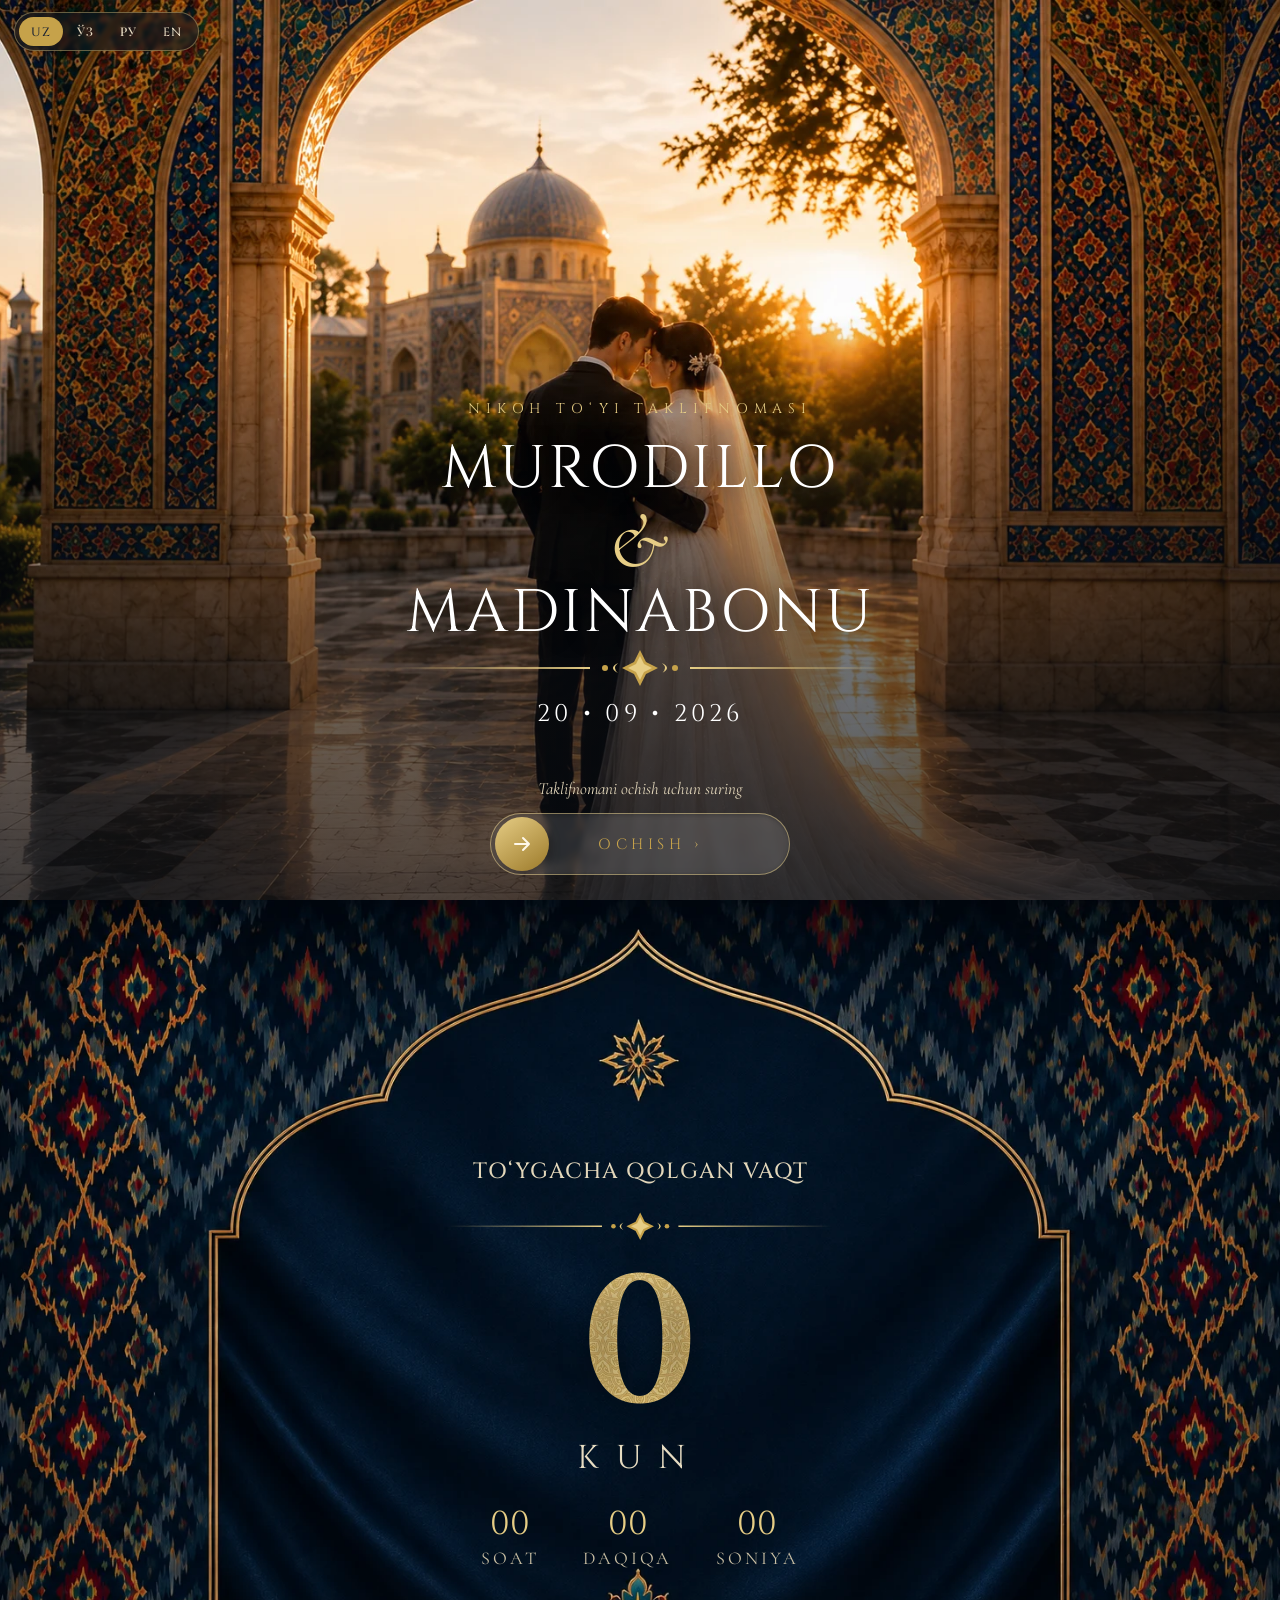
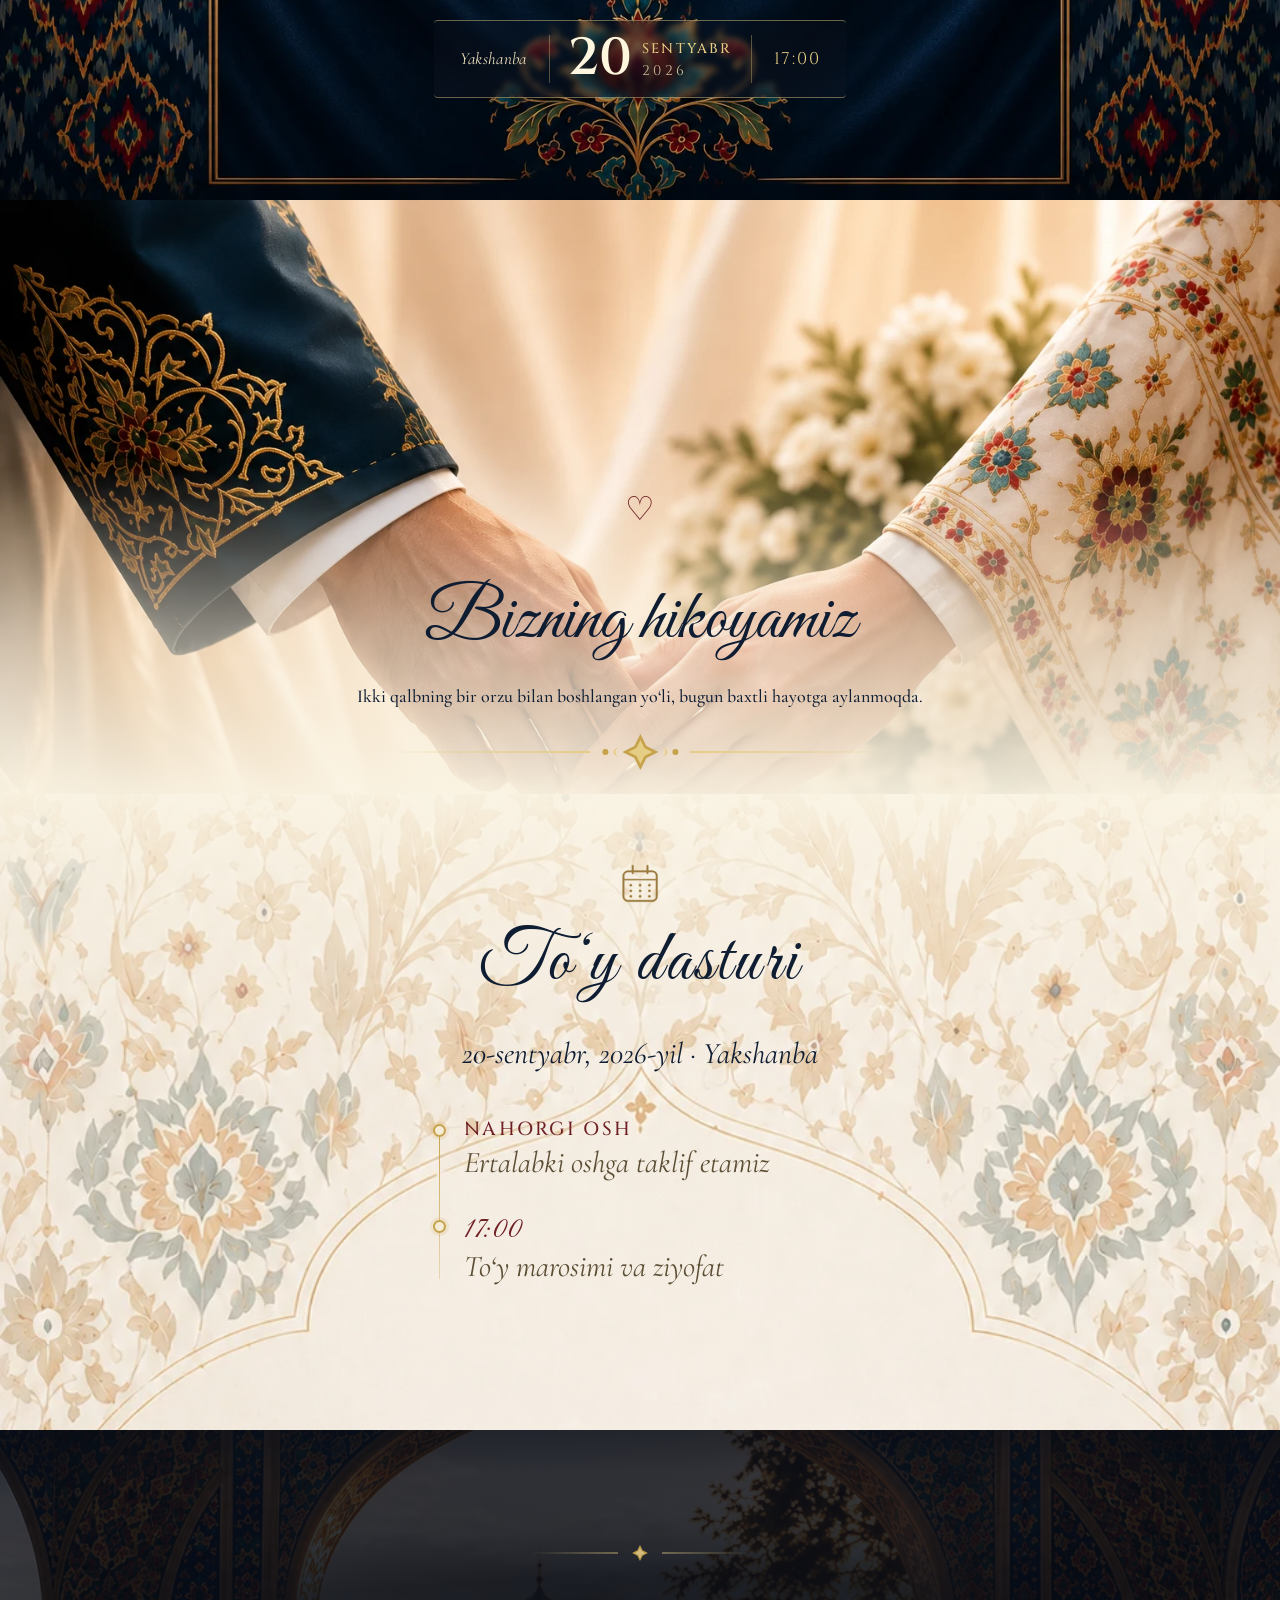
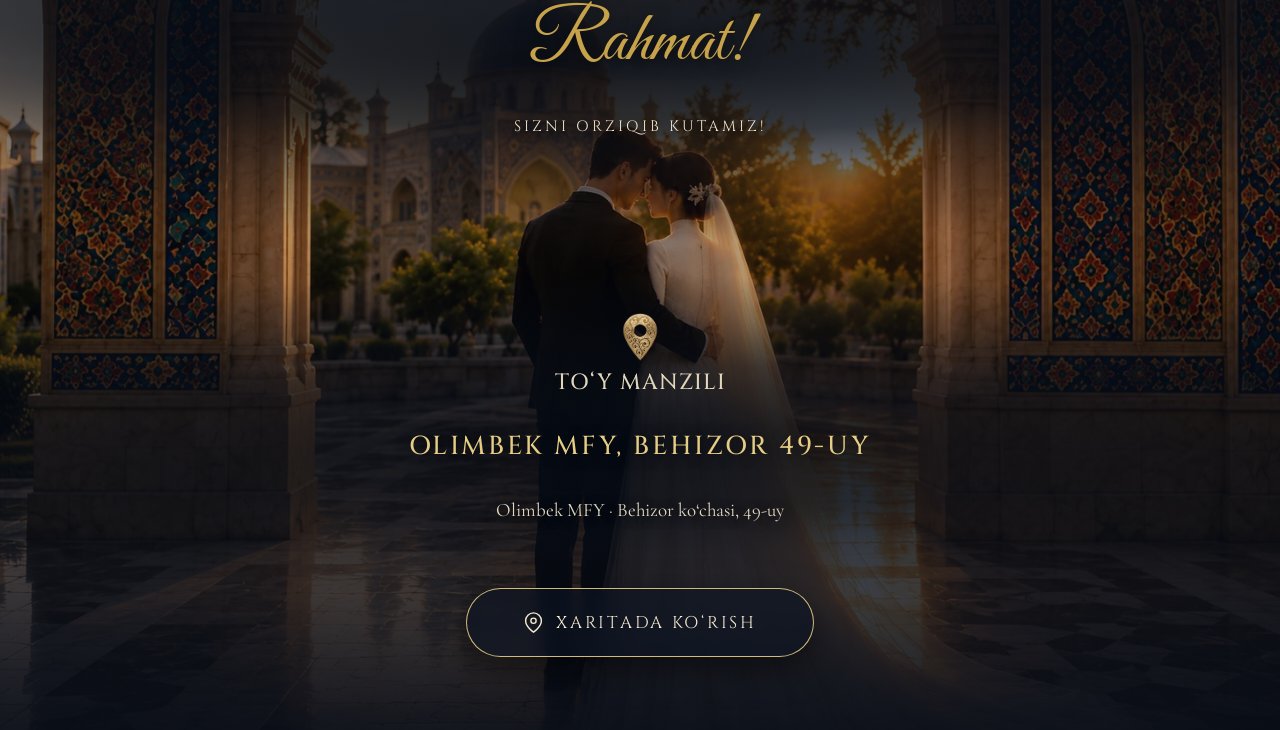
==== tabrik/index.html @ 58516c15 "Add files via upload" ====
<!DOCTYPE html>
<html lang="uz">
<head>
<meta charset="UTF-8" />
<meta name="viewport" content="width=device-width, initial-scale=1.0, viewport-fit=cover" />

<!-- Основные SEO мета-теги -->
    <meta name="description" content="Momento — цифровые приглашения для свадеб, дней рождения, юбилеев и особых событий. Уникальный дизайн, адаптивные шаблоны, поддержка 4 языков.">
    <meta name="keywords" content="цифровые приглашения, свадебные приглашения, день рождения, юбилей, онлайн приглашения">
    <meta name="author" content="Momento">
    <!-- Open Graph (Facebook, VK, Telegram и др.) -->
    <meta property="og:title" content="Murodillo & Madinabonu">
    <meta property="og:description" content="Sizning ishtirokingiz — biz uchun eng qadrli sovg‘a">
    <meta property="og:image" content="preview1.webp">
    <meta property="og:type" content="website">
    <meta property="og:url" content="https://momento.uz/">
    <meta property="og:locale" content="ru_RU"> <!-- основной язык страницы -->
    <!-- Альтернативные языки -->
    <meta property="og:locale:alternate" content="en_US">
    <meta property="og:locale:alternate" content="uz_Latn_UZ">
    <meta property="og:locale:alternate" content="uz_Cyrl_UZ">
    <!-- Twitter Card -->
    <meta name="twitter:card" content="summary_large_image">
    <meta name="twitter:title" content="Murodillo & Madinabonu">
    <meta name="twitter:description" content="Sizning ishtirokingiz — biz uchun eng qadrli sovg‘a">
    <meta name="twitter:image" content="preview1.webp">
    <meta name="twitter:site" content="@Momento">
    <meta name="twitter:creator" content="@Momento">


<title>Murodillo & Madinabonu — Taklifnoma</title>
<link rel="icon" href="favicon.png" type="image/png" />


<link rel="preconnect" href="https://fonts.googleapis.com" />
<link rel="preconnect" href="https://fonts.gstatic.com" crossorigin />
<link href="https://fonts.googleapis.com/css2?family=Cinzel:wght@400;500;600&family=Cormorant+Garamond:ital,wght@0,300;0,400;0,500;0,600;1,400;1,500&family=Playfair+Display:ital,wght@0,400;0,500;0,600;1,400&family=EB+Garamond:ital,wght@0,400;0,500;1,400&family=Great+Vibes&family=Amiri:wght@400;700&display=swap" rel="stylesheet" />
<link rel="stylesheet" href="./style4.css" />

</head>
<body data-lang="uz">

<main id="deck">

  <!-- 02 WELCOME -->
  <section class="card media light" id="welcome">
    <picture class="bg"><source media="(min-width:900px)" srcset="img/2a.webp" /><img src="img/2.webp" alt="" /></picture>
    <div class="inner">
      <div class="script reveal" data-i="welcomeTitle"></div>
      
      <svg width="80%" height="40" viewBox="0 0 500 40" fill="none" xmlns="http://www.w3.org/2000/svg">
        <!-- Градиенты для плавно исчезающих боковых линий -->
        <defs>
          <linearGradient id="line-left1" x1="200" y1="0" x2="0" y2="0" gradientUnits="userSpaceOnUse">
            <stop offset="0%" stop-color="#e6cd85" />
            <stop offset="100%" stop-color="#e6cd85" stop-opacity="0" />
          </linearGradient>
          <linearGradient id="line-right1" x1="300" y1="0" x2="500" y2="0" gradientUnits="userSpaceOnUse">
            <stop offset="0%" stop-color="#e6cd85" />
            <stop offset="100%" stop-color="#e6cd85" stop-opacity="0" />
          </linearGradient>
        </defs>
      
        <!-- Левая и правая линии -->
        <line x1="0" y1="20" x2="200" y2="20" stroke="url(#line-left1)" stroke-width="2"/>
        <line x1="300" y1="20" x2="500" y2="20" stroke="url(#line-right1)" stroke-width="2"/>
      
        <!-- Центральный узор (координаты сдвинуты в центр) -->
        <g transform="translate(200, 0)">
          <!-- Левый элемент -->
          <path d="M 28,15 Q 18,20 28,25 Q 22,20 28,15 Z" fill="#e6cd85"/>
          <circle cx="15" cy="20" r="3" fill="#c6a24a"/>
      
          <!-- Центр -->  
          <path d="M 50,2 L 56,14 L 68,20 L 56,26 L 50,38 L 44,26 L 32,20 L 44,14 Z" fill="#c6a24a"/>
          <path d="M 50,8 L 54,16 L 62,20 L 54,24 L 50,32 L 46,24 L 38,20 L 46,16 Z" fill="#e6cd85"/>
      
          <!-- Правый элемент -->
          <path d="M 72,15 Q 82,20 72,25 Q 78,20 72,15 Z" fill="#e6cd85"/>
          <circle cx="85" cy="20" r="3" fill="#c6a24a"/>
        </g>
      </svg>

      <p class="body reveal d2" data-i="welcomeBody"></p>

      <svg width="80%" height="40" viewBox="0 0 500 40" fill="none" xmlns="http://www.w3.org/2000/svg">
        <!-- Градиенты для плавно исчезающих боковых линий -->
        <defs>
          <linearGradient id="line-left2" x1="200" y1="0" x2="0" y2="0" gradientUnits="userSpaceOnUse">
            <stop offset="0%" stop-color="#e6cd85" />
            <stop offset="100%" stop-color="#e6cd85" stop-opacity="0" />
          </linearGradient>
          <linearGradient id="line-right2" x1="300" y1="0" x2="500" y2="0" gradientUnits="userSpaceOnUse">
            <stop offset="0%" stop-color="#e6cd85" />
            <stop offset="100%" stop-color="#e6cd85" stop-opacity="0" />
          </linearGradient>
        </defs>
      
        <!-- Левая и правая линии -->
        <line x1="0" y1="20" x2="200" y2="20" stroke="url(#line-left2)" stroke-width="2"/>
        <line x1="300" y1="20" x2="500" y2="20" stroke="url(#line-right2)" stroke-width="2"/>
      
        <!-- Центральный узор (координаты сдвинуты в центр) -->
        <g transform="translate(200, 0)">
          <!-- Левый элемент -->
          <path d="M 28,15 Q 18,20 28,25 Q 22,20 28,15 Z" fill="#e6cd85"/>
          <circle cx="15" cy="20" r="3" fill="#c6a24a"/>
      
          <!-- Центр -->  
          <path d="M 50,2 L 56,14 L 68,20 L 56,26 L 50,38 L 44,26 L 32,20 L 44,14 Z" fill="#c6a24a"/>
          <path d="M 50,8 L 54,16 L 62,20 L 54,24 L 50,32 L 46,24 L 38,20 L 46,16 Z" fill="#e6cd85"/>
      
          <!-- Правый элемент -->
          <path d="M 72,15 Q 82,20 72,25 Q 78,20 72,15 Z" fill="#e6cd85"/>
          <circle cx="85" cy="20" r="3" fill="#c6a24a"/>
        </g>
      </svg>

      <img class="welcome-logo reveal d3" src="img/toy_logo.png" alt="Murodillo &amp; Madinabonu" width="471" height="405" />


      
    </div>
    <img src="img/2st.webp" alt="левый" class="flower-overlay">
    <img src="img/2st.webp" alt="левый" class="flower-overlay1">

  

  <!-- Premium Scroll Indicator -->
<!-- Premium Scroll Indicator -->
<div class="luxury-scroll" aria-label="Scroll down">
  <div class="luxury-scroll__core">
    <span class="luxury-scroll__line"></span>

    <svg class="luxury-scroll__arrow" viewBox="0 0 24 24">
      <path d="M6 9.5L12 15.5L18 9.5"/>
    </svg>
  </div>
</div>

  </section>

   <!-- 03 COUNTDOWN -->
   <section class="card media dark" id="count">
    <picture class="bg"><source media="(min-width:900px)" srcset="img/3a.webp" /><img src="img/3.webp" alt="" /></picture>
    <div class="inner">
      <div class="eyebrow gold reveal eyebrow123" data-i="countTitle"></div>

      <svg width="80%" height="40" viewBox="0 0 500 40" fill="none" xmlns="http://www.w3.org/2000/svg">
        <!-- Градиенты для плавно исчезающих боковых линий -->
        <defs>
          <linearGradient id="line-left3" x1="200" y1="0" x2="0" y2="0" gradientUnits="userSpaceOnUse">
            <stop offset="0%" stop-color="#e6cd85" />
            <stop offset="100%" stop-color="#e6cd85" stop-opacity="0" />
          </linearGradient>
          <linearGradient id="line-right3" x1="300" y1="0" x2="500" y2="0" gradientUnits="userSpaceOnUse">
            <stop offset="0%" stop-color="#e6cd85" />
            <stop offset="100%" stop-color="#e6cd85" stop-opacity="0" />
          </linearGradient>
        </defs>
      
        <!-- Левая и правая линии -->
        <line x1="0" y1="20" x2="200" y2="20" stroke="url(#line-left3)" stroke-width="2"/>
        <line x1="300" y1="20" x2="500" y2="20" stroke="url(#line-right3)" stroke-width="2"/>
      
        <!-- Центральный узор (координаты сдвинуты в центр) -->
        <g transform="translate(200, 0)">
          <!-- Левый элемент -->
          <path d="M 28,15 Q 18,20 28,25 Q 22,20 28,15 Z" fill="#e6cd85"/>
          <circle cx="15" cy="20" r="3" fill="#c6a24a"/>
      
          <!-- Центр -->  
          <path d="M 50,2 L 56,14 L 68,20 L 56,26 L 50,38 L 44,26 L 32,20 L 44,14 Z" fill="#c6a24a"/>
          <path d="M 50,8 L 54,16 L 62,20 L 54,24 L 50,32 L 46,24 L 38,20 L 46,16 Z" fill="#e6cd85"/>
      
          <!-- Правый элемент -->
          <path d="M 72,15 Q 82,20 72,25 Q 78,20 72,15 Z" fill="#e6cd85"/>
          <circle cx="85" cy="20" r="3" fill="#c6a24a"/>
        </g>
      </svg>

      <div class="cd-big reveal d1"><span id="cdDays">00</span><small data-i="cDaysBig"></small></div>
      <div class="cd-small reveal d2">
        <div class="tcell"><span class="tnum" id="hh">00</span><small class="tlbl" data-i="cHours"></small></div>
        <div class="tcell"><span class="tnum" id="mm">00</span><small class="tlbl" data-i="cMins"></small></div>
        <div class="tcell"><span class="tnum" id="ss">00</span><small class="tlbl" data-i="cSecs"></small></div>
      </div>

      <!-- date plate -->
      <div class="datecard reveal d3">
        <div class="dc-side">
          <span class="dc-dow" data-i="dDow"></span>
        </div>
        <div class="dc-core">
          <span class="dc-day">20</span>
          <span class="dc-mo"><b data-i="dMonth"></b><i>2026</i></span>
        </div>
        <div class="dc-side">
          <span class="dc-time">17:00</span>
        </div>
      </div>
    </div>
  </section>

  <!-- 04 OUR STORY + 05 PROGRAM (birlashtirilgan) -->
  <section class="card duo" id="storyprog">

    <!-- yuqori: bizning hikoyamiz -->
    <div class="duo-top">
      <picture class="bg"><source media="(min-width:900px)" srcset="img/4a.webp" /><img src="img/4.webp" alt="" /></picture>
      <div class="scrim-bottom light-scrim"></div>
      <div class="duo-top-inner">
      <div class="heart reveal d3">♡</div>
      <div class="script reveal script123" data-i="storyTitle"></div>

      <p class="body reveal d2" data-i="storyBody"></p>
      <svg width="80%" height="40" viewBox="0 0 500 40" fill="none" xmlns="http://www.w3.org/2000/svg">
        <!-- Градиенты для плавно исчезающих боковых линий -->
        <defs>
          <linearGradient id="line-left4" x1="200" y1="0" x2="0" y2="0" gradientUnits="userSpaceOnUse">
            <stop offset="0%" stop-color="#e6cd85" />
            <stop offset="100%" stop-color="#e6cd85" stop-opacity="0" />
          </linearGradient>
          <linearGradient id="line-right4" x1="300" y1="0" x2="500" y2="0" gradientUnits="userSpaceOnUse">
            <stop offset="0%" stop-color="#e6cd85" />
            <stop offset="100%" stop-color="#e6cd85" stop-opacity="0" />
          </linearGradient>
        </defs>
      
        <!-- Левая и правая линии -->
        <line x1="0" y1="20" x2="200" y2="20" stroke="url(#line-left4)" stroke-width="2"/>
        <line x1="300" y1="20" x2="500" y2="20" stroke="url(#line-right4)" stroke-width="2"/>
      
        <!-- Центральный узор (координаты сдвинуты в центр) -->
        <g transform="translate(200, 0)">
          <!-- Левый элемент -->
          <path d="M 28,15 Q 18,20 28,25 Q 22,20 28,15 Z" fill="#e6cd85"/>
          <circle cx="15" cy="20" r="3" fill="#c6a24a"/>
      
          <!-- Центр -->  
          <path d="M 50,2 L 56,14 L 68,20 L 56,26 L 50,38 L 44,26 L 32,20 L 44,14 Z" fill="#c6a24a"/>
          <path d="M 50,8 L 54,16 L 62,20 L 54,24 L 50,32 L 46,24 L 38,20 L 46,16 Z" fill="#e6cd85"/>
      
          <!-- Правый элемент -->
          <path d="M 72,15 Q 82,20 72,25 Q 78,20 72,15 Z" fill="#e6cd85"/>
          <circle cx="85" cy="20" r="3" fill="#c6a24a"/>
        </g>
      </svg>

      </div>
    </div>

    <!-- pastki: to'y dasturi -->
    <div class="duo-bot">
      <div class="duo-bot-inner">
        <img src="img/time1.webp" alt="" class="card-icon">
        <div class="eyebrow gold-d reveal" data-i="progTitle"></div>
        <div class="prog-date reveal d1" id="progDate"></div>
        <div class="timeline reveal d2">
          <div class="tline"></div>
          <div class="titem"><span class="tdot"></span><div class="ttime ttime-txt" data-i="oshTitle"></div><div class="tdesc" data-i="oshDesc"></div></div>
          <div class="titem"><span class="tdot"></span><div class="ttime">17:00</div><div class="tdesc" data-i="toyDesc"></div></div>
        </div>
      </div>
      <img src="img/5niz.webp" alt="" class="flower-overlay2">
    </div>

  </section>

  <!-- 06 VENUE + THANKS (birlashtirilgan finale) -->

  <!-- GALLERY + MAP
  <section class="card content dark2" id="gallery">
    <div class="content-inner">
      <div class="eyebrow gold reveal" data-i="galleryTitle"></div>
      <div class="rule reveal d1"></div>
      <div class="gwrap reveal d2">
        <img src="wed1.webp" alt="Olimbek MFY, Behizor 49-uy" loading="lazy" />
        <img src="wed2.webp" alt="Olimbek MFY, Behizor 49-uy" loading="lazy" />
      </div>
      <div class="mapframe reveal d3">
        <iframe title="map" loading="lazy" referrerpolicy="strict-origin-when-cross-origin" allowfullscreen
          src="https://www.google.com/maps/embed?pb=!1m18!1m12!1m3!1d27379.59285068015!2d71.74384502614393!3d40.36547443864566!2m3!1f0!2f0!3f0!3m2!1i1024!2i768!4f13.1!3m3!1m2!1s0x38bb85c89313ba15%3A0x429b3ae9b7217227!2sAfrosiyob!5e0!3m2!1sen!2s!4v1784614789034!5m2!1sen!2s"></iframe>
      </div>
    </div>
  </section> -->

  

   <!-- 07 table -->
   <section class="card content light2 light5" id="rsvp1">
    
    <div class="content-inner">
      

      <div class="guest-block">
        <div class="eyebrow gold-d" data-i="gTitle"></div>
        <div class="gstats">
          <div class="gstat"><div class="n" id="gTotal">0</div><div class="l" data-i="gTotal"></div></div>
          <div class="gstat ok"><div class="n" id="gOk">0</div><div class="l" data-i="gOk"></div></div>
          <div class="gstat no"><div class="n" id="gNo">0</div><div class="l" data-i="gNo"></div></div>
        </div>
        <div class="gtable-wrap">
          <table class="gtable"><thead id="gTableHead"></thead><tbody id="gTableBody"></tbody></table>
        </div>
      </div>
    </div>

    

  </section>

  <!-- 08 FINALE — manzil + rahmat -->
  <section class="card media dark" id="finale">
    <picture class="bg"><source media="(min-width:900px)" srcset="img/1a.webp" /><img src="img/1.webp" alt="" /></picture>
    <div class="fin-scrim"></div>

    <div class="fin-inner">

      <!-- rahmat -->
      <div class="fin-thanks">
        <svg class="fin-orn" width="220" height="26" viewBox="0 0 500 40" fill="none" xmlns="http://www.w3.org/2000/svg">
          <defs>
            <linearGradient id="line-left6" x1="200" y1="0" x2="0" y2="0" gradientUnits="userSpaceOnUse">
              <stop offset="0%" stop-color="#e6cd85" /><stop offset="100%" stop-color="#e6cd85" stop-opacity="0" />
            </linearGradient>
            <linearGradient id="line-right6" x1="300" y1="0" x2="500" y2="0" gradientUnits="userSpaceOnUse">
              <stop offset="0%" stop-color="#e6cd85" /><stop offset="100%" stop-color="#e6cd85" stop-opacity="0" />
            </linearGradient>
          </defs>
          <line x1="0" y1="20" x2="200" y2="20" stroke="url(#line-left6)" stroke-width="2"/>
          <line x1="300" y1="20" x2="500" y2="20" stroke="url(#line-right6)" stroke-width="2"/>
          <g transform="translate(200, 0)">
            <path d="M 50,2 L 56,14 L 68,20 L 56,26 L 50,38 L 44,26 L 32,20 L 44,14 Z" fill="#c6a24a"/>
            <path d="M 50,8 L 54,16 L 62,20 L 54,24 L 50,32 L 46,24 L 38,20 L 46,16 Z" fill="#e6cd85"/>
          </g>
        </svg>

        <div class="script light-script reveal rsvp112" data-i="thankTitle"></div>
        <div class="thank-sub reveal d2" data-i="thankSub"></div>
      </div>

      <!-- manzil -->
      <div class="fin-venue">
        <img src="img/location.webp" alt="" class="card-icon">
        <div class="eyebrow gold eyebrow123 reveal" data-i="venueTitle"></div>
        <div class="vname reveal d1">Olimbek MFY, Behizor 49-uy</div>
        <div class="vaddr reveal d2"><span data-i="venueCity"></span> · <span data-i="venueStreet"></span></div>
      </div>

      <!-- xaritada ko'rish -->
      <div class="fin-cta">
        <a class="btn btn-map reveal d3" target="_blank" rel="noopener"
           href="https://www.google.com/maps/search/?api=1&amp;query=40.843750%2C71.942689">
          <svg viewBox="0 0 24 24"><path d="M21 10c0 7-9 13-9 13s-9-6-9-13a9 9 0 0 1 18 0z"/><circle cx="12" cy="10" r="3"/></svg>
          <span data-i="mapBtn"></span>
        </a>
      </div>

    </div>
  </section>

</main>

<!-- ======= INTRO / LOCK = COVER ======= -->
<div id="lock">
  <picture class="lock-bg"><source media="(min-width:900px)" srcset="img/1a.webp" /><img src="img/1.webp" alt="" /></picture>
  <div class="lock-scrim"></div>
  <div class="lock-content">
    <div class="lock-eyebrow" data-i="coverEyebrow"></div>
    <div class="lock-names">Murodillo<span class="amp">&amp;</span>Madinabonu</div>
    

<svg width="80%" height="40" viewBox="0 0 500 40" fill="none" xmlns="http://www.w3.org/2000/svg">
  <!-- Градиенты для плавно исчезающих боковых линий -->
  <defs>
    <linearGradient id="line-left5" x1="200" y1="0" x2="0" y2="0" gradientUnits="userSpaceOnUse">
      <stop offset="0%" stop-color="#e6cd85" />
      <stop offset="100%" stop-color="#e6cd85" stop-opacity="0" />
    </linearGradient>
    <linearGradient id="line-right5" x1="300" y1="0" x2="500" y2="0" gradientUnits="userSpaceOnUse">
      <stop offset="0%" stop-color="#e6cd85" />
      <stop offset="100%" stop-color="#e6cd85" stop-opacity="0" />
    </linearGradient>
  </defs>

  <!-- Левая и правая линии -->
  <line x1="0" y1="20" x2="200" y2="20" stroke="url(#line-left5)" stroke-width="2"/>
  <line x1="300" y1="20" x2="500" y2="20" stroke="url(#line-right5)" stroke-width="2"/>

  <!-- Центральный узор (координаты сдвинуты в центр) -->
  <g transform="translate(200, 0)">
    <!-- Левый элемент -->
    <path d="M 28,15 Q 18,20 28,25 Q 22,20 28,15 Z" fill="#e6cd85"/>
    <circle cx="15" cy="20" r="3" fill="#c6a24a"/>

    <!-- Центр -->  
    <path d="M 50,2 L 56,14 L 68,20 L 56,26 L 50,38 L 44,26 L 32,20 L 44,14 Z" fill="#c6a24a"/>
    <path d="M 50,8 L 54,16 L 62,20 L 54,24 L 50,32 L 46,24 L 38,20 L 46,16 Z" fill="#e6cd85"/>

    <!-- Правый элемент -->
    <path d="M 72,15 Q 82,20 72,25 Q 78,20 72,15 Z" fill="#e6cd85"/>
    <circle cx="85" cy="20" r="3" fill="#c6a24a"/>
  </g>
</svg>
    <div class="lock-date">20 • 09 • 2026</div>
    <div class="lock-bottom">
      <div class="lock-hint" data-i="lockHint"></div>
      <div class="slider" id="slider">
        <div class="knob" id="knob">
          <svg viewBox="0 0 24 24"><path d="M5 12h14M13 6l6 6-6 6" fill="none" stroke="#fff8ea" stroke-width="2" stroke-linecap="round" stroke-linejoin="round"/></svg>
        </div>
        <div class="slide-text" data-i="openText"></div>
      </div>
    </div>
  </div>
</div>

<!-- ======= TOP BAR ======= -->
<div id="topbar">
  <div id="langbar">
    <button data-set="uz" class="active">UZ</button>
    <button data-set="uzc">ЎЗ</button>
    <button data-set="ru">РУ</button>
    <button data-set="en">EN</button>
  </div>
  <button id="statsBtn" aria-label="guests" title="Mehmonlar" style="display: none;">
    <svg viewBox="0 0 24 24"><rect x="4" y="12" width="3.4" height="8" rx="1"/><rect x="10.3" y="7" width="3.4" height="13" rx="1"/><rect x="16.6" y="3" width="3.4" height="17" rx="1"/></svg>
  </button>
</div>

<button id="music" class="paused" aria-label="music">
  <svg viewBox="0 0 24 24">
    <rect class="bar b1" x="4" y="8" width="3" height="8" rx="1.5"/>
    <rect class="bar b2" x="10" y="8" width="3" height="8" rx="1.5"/>
    <rect class="bar b3" x="16" y="8" width="3" height="8" rx="1.5"/>
  </svg>
</button>
<audio id="audio" src="music/shaxriyormenisev1.mp3" loop preload="auto"></audio>

<script src="script7.js"></script>
</body>
</html>
---- tabrik/style4.css ----
@import "main2.css";
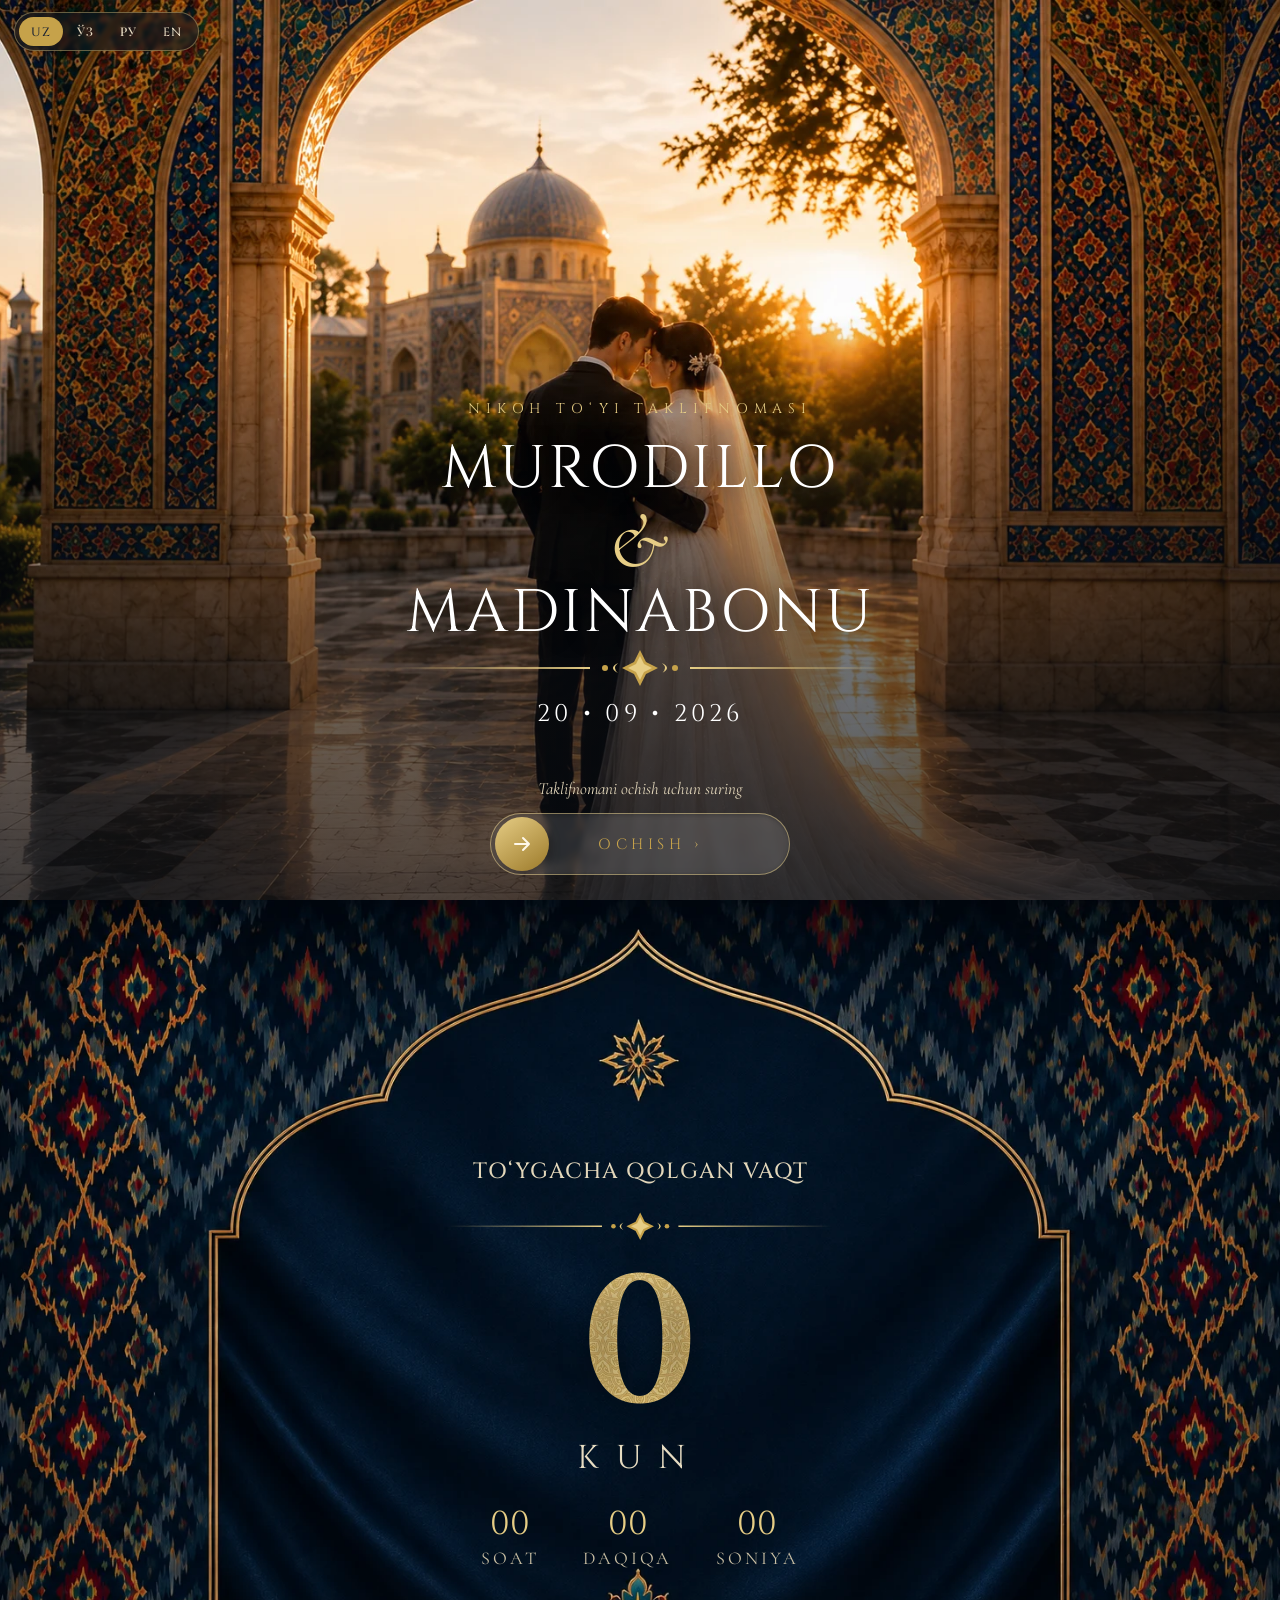
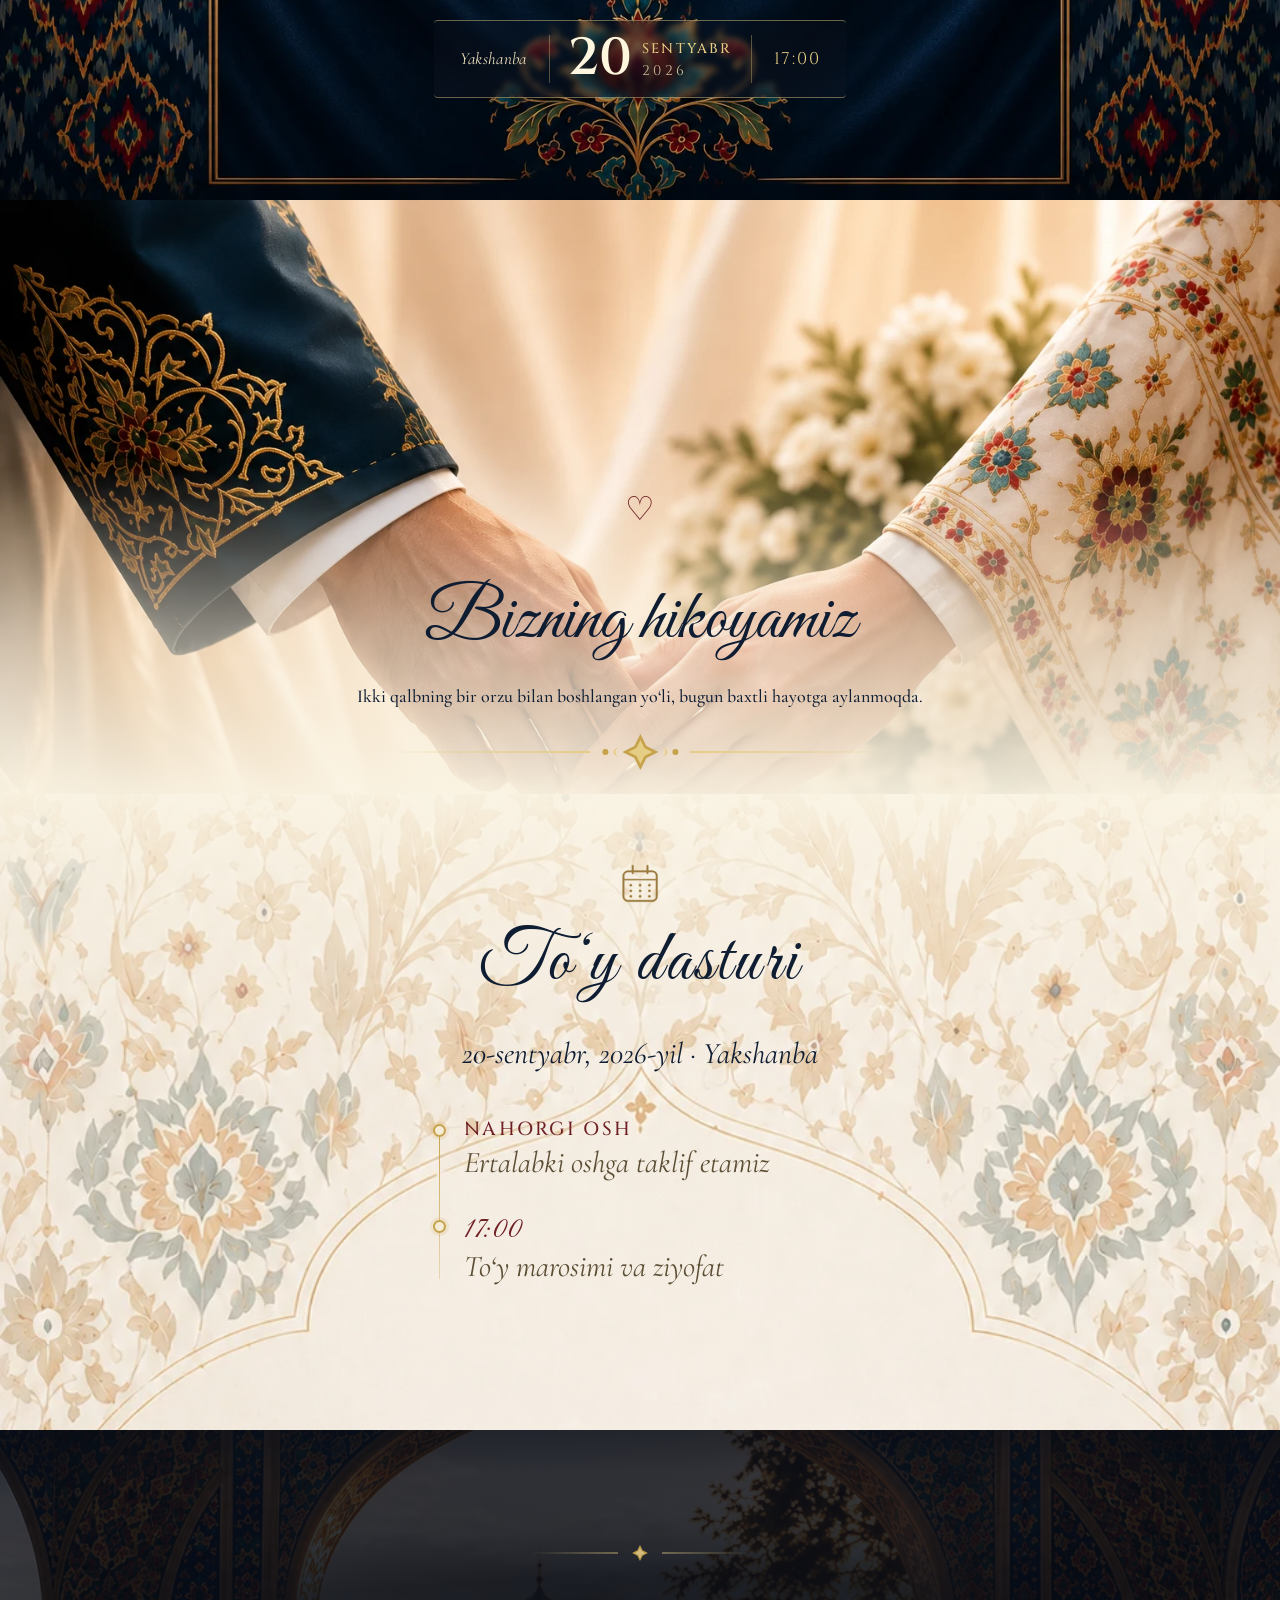
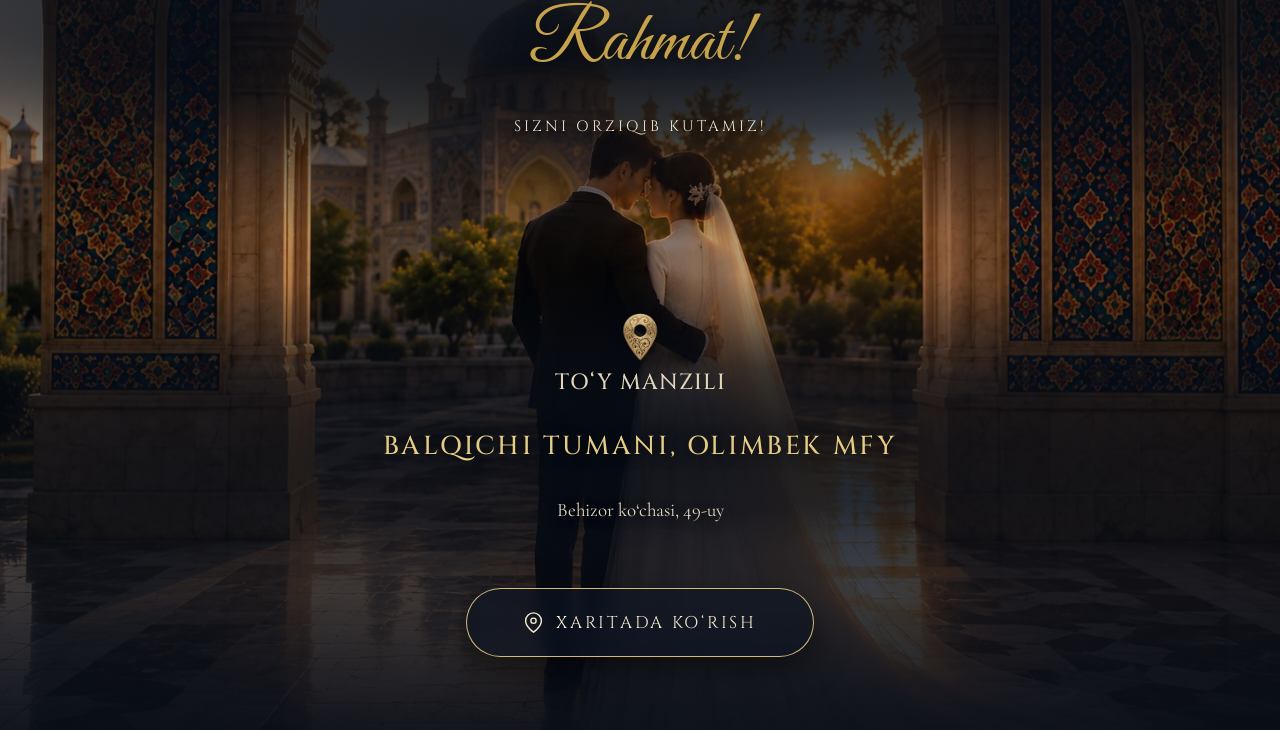
==== commit cff3b594: "tabrik: manzilga Balqichi tumani qo'shildi - Sarlavha: "Olimbek MFY, Behizor 49-uy" -> "Balqichi tum" ====
--- a/tabrik/index.html
+++ b/tabrik/index.html
@@ -4,29 +4,31 @@
 <meta charset="UTF-8" />
 <meta name="viewport" content="width=device-width, initial-scale=1.0, viewport-fit=cover" />
 
-<!-- Основные SEO мета-теги -->
-    <meta name="description" content="Momento — цифровые приглашения для свадеб, дней рождения, юбилеев и особых событий. Уникальный дизайн, адаптивные шаблоны, поддержка 4 языков.">
-    <meta name="keywords" content="цифровые приглашения, свадебные приглашения, день рождения, юбилей, онлайн приглашения">
-    <meta name="author" content="Momento">
-    <!-- Open Graph (Facebook, VK, Telegram и др.) -->
-    <meta property="og:title" content="Murodillo & Madinabonu">
-    <meta property="og:description" content="Sizning ishtirokingiz — biz uchun eng qadrli sovg‘a">
-    <meta property="og:image" content="preview1.webp">
-    <meta property="og:type" content="website">
-    <meta property="og:url" content="https://momento.uz/">
-    <meta property="og:locale" content="ru_RU"> <!-- основной язык страницы -->
-    <!-- Альтернативные языки -->
-    <meta property="og:locale:alternate" content="en_US">
-    <meta property="og:locale:alternate" content="uz_Latn_UZ">
-    <meta property="og:locale:alternate" content="uz_Cyrl_UZ">
-    <!-- Twitter Card -->
-    <meta name="twitter:card" content="summary_large_image">
-    <meta name="twitter:title" content="Murodillo & Madinabonu">
-    <meta name="twitter:description" content="Sizning ishtirokingiz — biz uchun eng qadrli sovg‘a">
-    <meta name="twitter:image" content="preview1.webp">
-    <meta name="twitter:site" content="@Momento">
-    <meta name="twitter:creator" content="@Momento">
-
+<!-- ===== SEO ===== -->
+<meta name="description" content="Murodillo va Madinabonuning to‘y marosimiga taklifnoma — 20-sentyabr, 2026-yil, soat 17:00. Balqichi tumani, Olimbek MFY, Behizor ko‘chasi, 49-uy." />
+<meta name="keywords" content="taklifnoma, to‘y taklifnomasi, Murodillo, Madinabonu, nikoh to‘yi, onlayn taklifnoma" />
+<meta name="theme-color" content="#0f1d33" />
+
+<!-- ===== Open Graph (Telegram, Facebook, WhatsApp) ===== -->
+<meta property="og:type" content="website" />
+<meta property="og:site_name" content="Murodillo &amp; Madinabonu" />
+<meta property="og:title" content="Murodillo &amp; Madinabonu — Taklifnoma" />
+<meta property="og:description" content="Sizni farzandlarimizning to‘y marosimiga taklif etamiz — 20-sentyabr, 2026-yil, soat 17:00. Balqichi tumani, Olimbek MFY, Behizor ko‘chasi, 49-uy." />
+<meta property="og:image" content="https://raw.githubusercontent.com/boburov/taklifnoma/main/tabrik/og-cover.jpg" />
+<meta property="og:image:secure_url" content="https://raw.githubusercontent.com/boburov/taklifnoma/main/tabrik/og-cover.jpg" />
+<meta property="og:image:type" content="image/jpeg" />
+<meta property="og:image:width" content="1200" />
+<meta property="og:image:height" content="630" />
+<meta property="og:image:alt" content="Murodillo &amp; Madinabonu — 20.09.2026" />
+<meta property="og:locale" content="uz_UZ" />
+<meta property="og:locale:alternate" content="ru_RU" />
+<meta property="og:locale:alternate" content="en_US" />
+
+<!-- ===== Twitter ===== -->
+<meta name="twitter:card" content="summary_large_image" />
+<meta name="twitter:title" content="Murodillo &amp; Madinabonu — Taklifnoma" />
+<meta name="twitter:description" content="Sizni farzandlarimizning to‘y marosimiga taklif etamiz — 20-sentyabr, 2026-yil, soat 17:00." />
+<meta name="twitter:image" content="https://raw.githubusercontent.com/boburov/taklifnoma/main/tabrik/og-cover.jpg" />
 
 <title>Murodillo & Madinabonu — Taklifnoma</title>
 <link rel="icon" href="favicon.png" type="image/png" />
@@ -344,8 +346,8 @@
       <div class="fin-venue">
         <img src="img/location.webp" alt="" class="card-icon">
         <div class="eyebrow gold eyebrow123 reveal" data-i="venueTitle"></div>
-        <div class="vname reveal d1">Olimbek MFY, Behizor 49-uy</div>
-        <div class="vaddr reveal d2"><span data-i="venueCity"></span> · <span data-i="venueStreet"></span></div>
+        <div class="vname reveal d1">Balqichi tumani, Olimbek MFY</div>
+        <div class="vaddr reveal d2"><span data-i="venueStreet"></span></div>
       </div>
 
       <!-- xaritada ko'rish -->
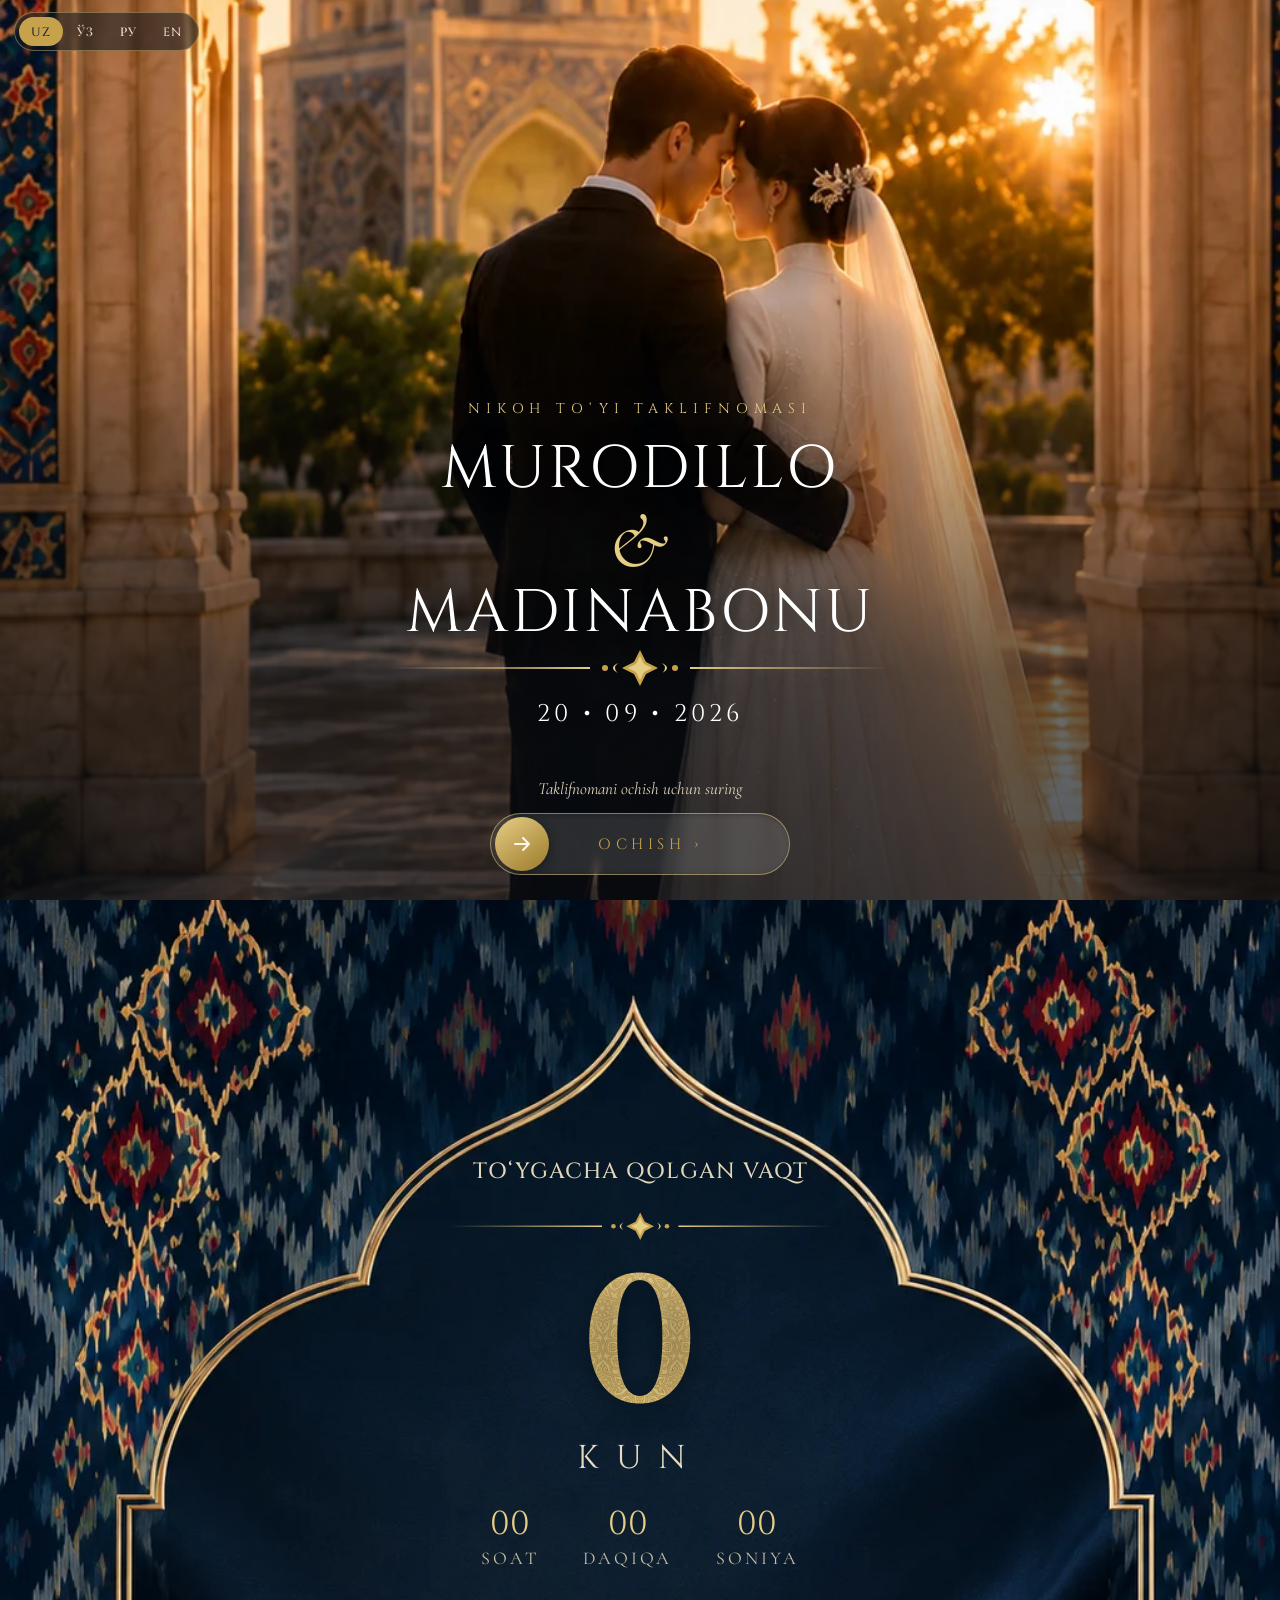
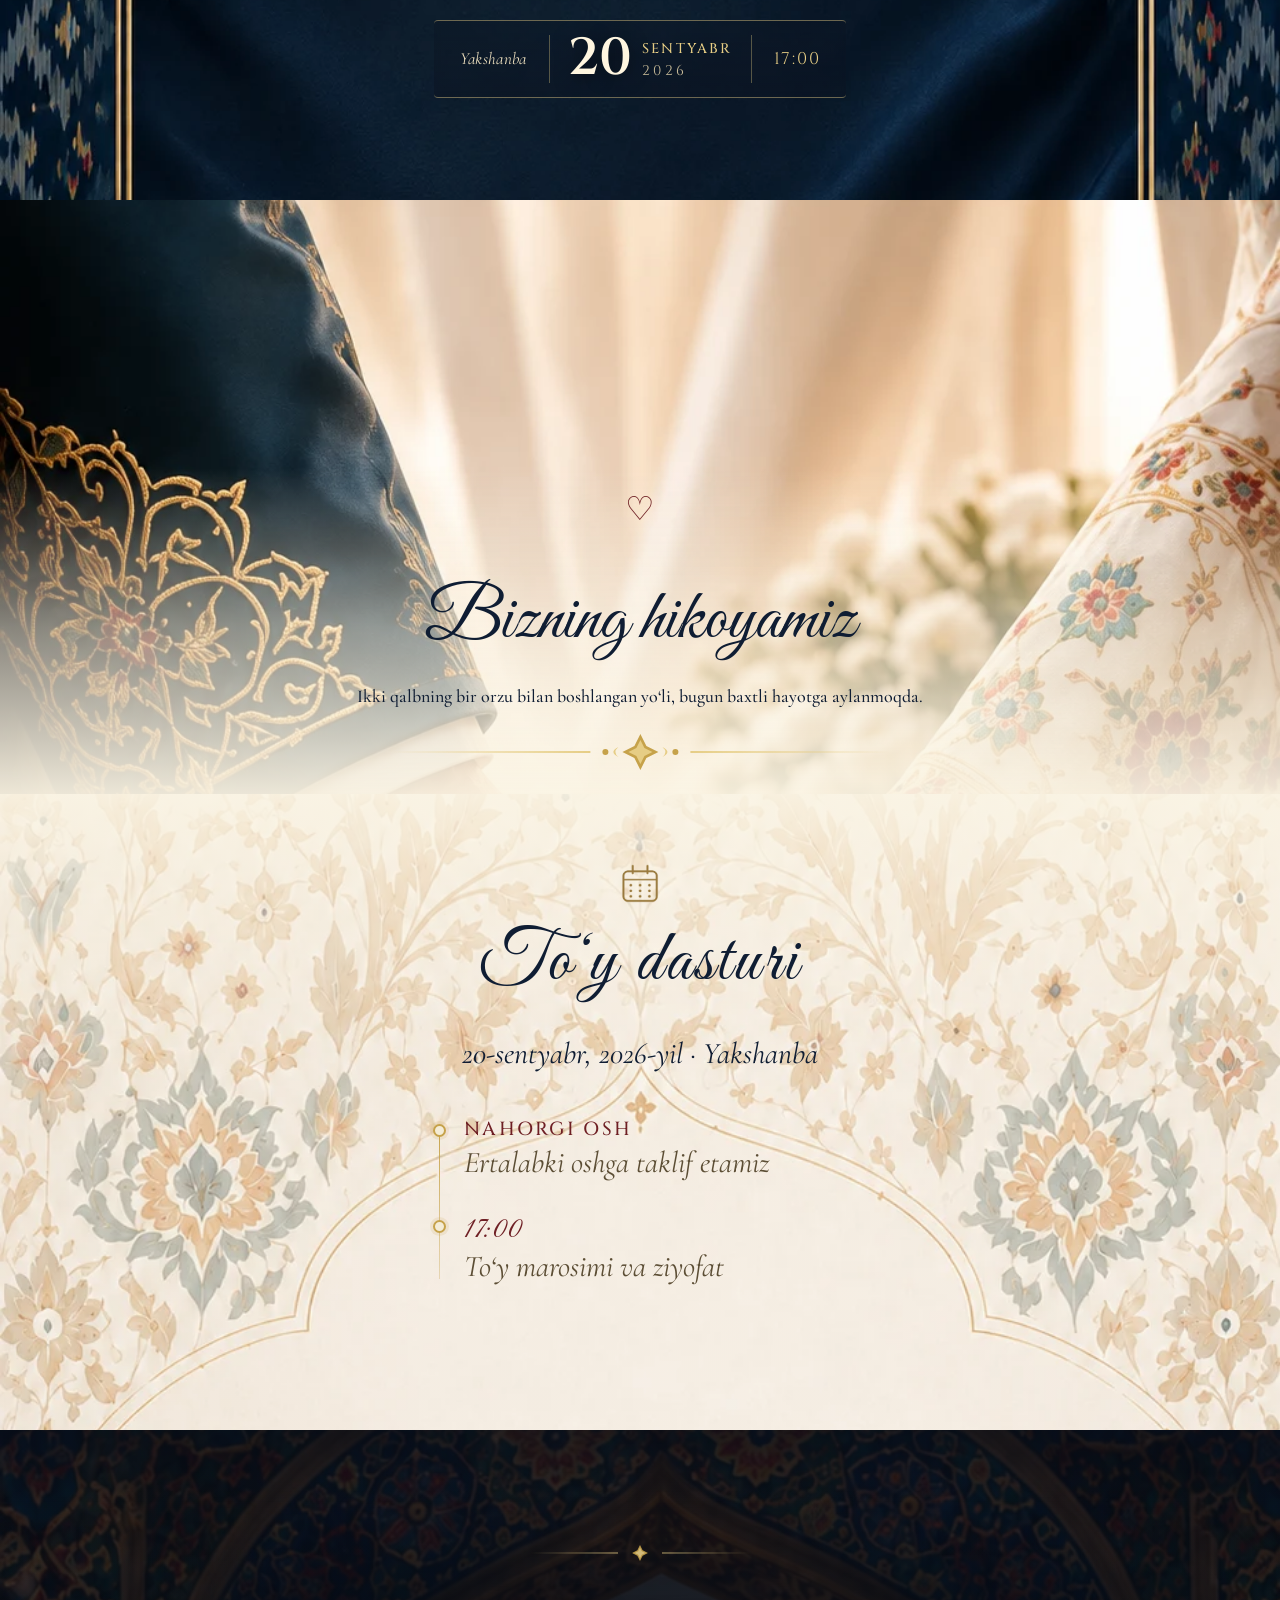
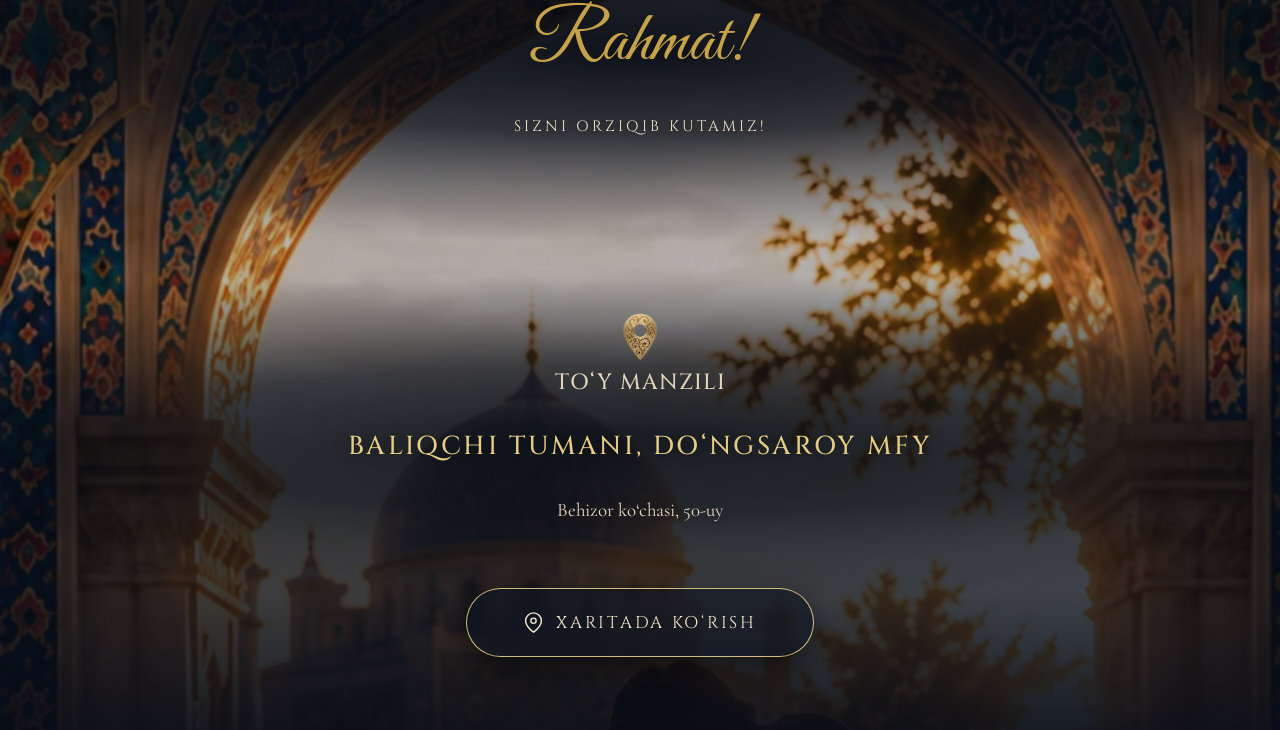
==== commit 5465086f: "tabrik: manzil yangilandi + scroll motion animatsiyalari Manzil: - "Balqichi tumani, Olimbek MFY" ->" ====
--- a/tabrik/index.html
+++ b/tabrik/index.html
@@ -5,7 +5,7 @@
 <meta name="viewport" content="width=device-width, initial-scale=1.0, viewport-fit=cover" />
 
 <!-- ===== SEO ===== -->
-<meta name="description" content="Murodillo va Madinabonuning to‘y marosimiga taklifnoma — 20-sentyabr, 2026-yil, soat 17:00. Balqichi tumani, Olimbek MFY, Behizor ko‘chasi, 49-uy." />
+<meta name="description" content="Murodillo va Madinabonuning to‘y marosimiga taklifnoma — 20-sentyabr, 2026-yil, soat 17:00. Baliqchi tumani, Do‘ngsaroy MFY, Behizor ko‘chasi, 50-uy." />
 <meta name="keywords" content="taklifnoma, to‘y taklifnomasi, Murodillo, Madinabonu, nikoh to‘yi, onlayn taklifnoma" />
 <meta name="theme-color" content="#0f1d33" />
 
@@ -13,7 +13,7 @@
 <meta property="og:type" content="website" />
 <meta property="og:site_name" content="Murodillo &amp; Madinabonu" />
 <meta property="og:title" content="Murodillo &amp; Madinabonu — Taklifnoma" />
-<meta property="og:description" content="Sizni farzandlarimizning to‘y marosimiga taklif etamiz — 20-sentyabr, 2026-yil, soat 17:00. Balqichi tumani, Olimbek MFY, Behizor ko‘chasi, 49-uy." />
+<meta property="og:description" content="Sizni farzandlarimizning to‘y marosimiga taklif etamiz — 20-sentyabr, 2026-yil, soat 17:00. Baliqchi tumani, Do‘ngsaroy MFY, Behizor ko‘chasi, 50-uy." />
 <meta property="og:image" content="https://raw.githubusercontent.com/boburov/taklifnoma/main/tabrik/og-cover.jpg" />
 <meta property="og:image:secure_url" content="https://raw.githubusercontent.com/boburov/taklifnoma/main/tabrik/og-cover.jpg" />
 <meta property="og:image:type" content="image/jpeg" />
@@ -41,6 +41,8 @@
 
 </head>
 <body data-lang="uz">
+
+<div id="scrollbar" aria-hidden="true"></div>
 
 <main id="deck">
 
@@ -346,7 +348,7 @@
       <div class="fin-venue">
         <img src="img/location.webp" alt="" class="card-icon">
         <div class="eyebrow gold eyebrow123 reveal" data-i="venueTitle"></div>
-        <div class="vname reveal d1">Balqichi tumani, Olimbek MFY</div>
+        <div class="vname reveal d1">Baliqchi tumani, Do‘ngsaroy MFY</div>
         <div class="vaddr reveal d2"><span data-i="venueStreet"></span></div>
       </div>
 
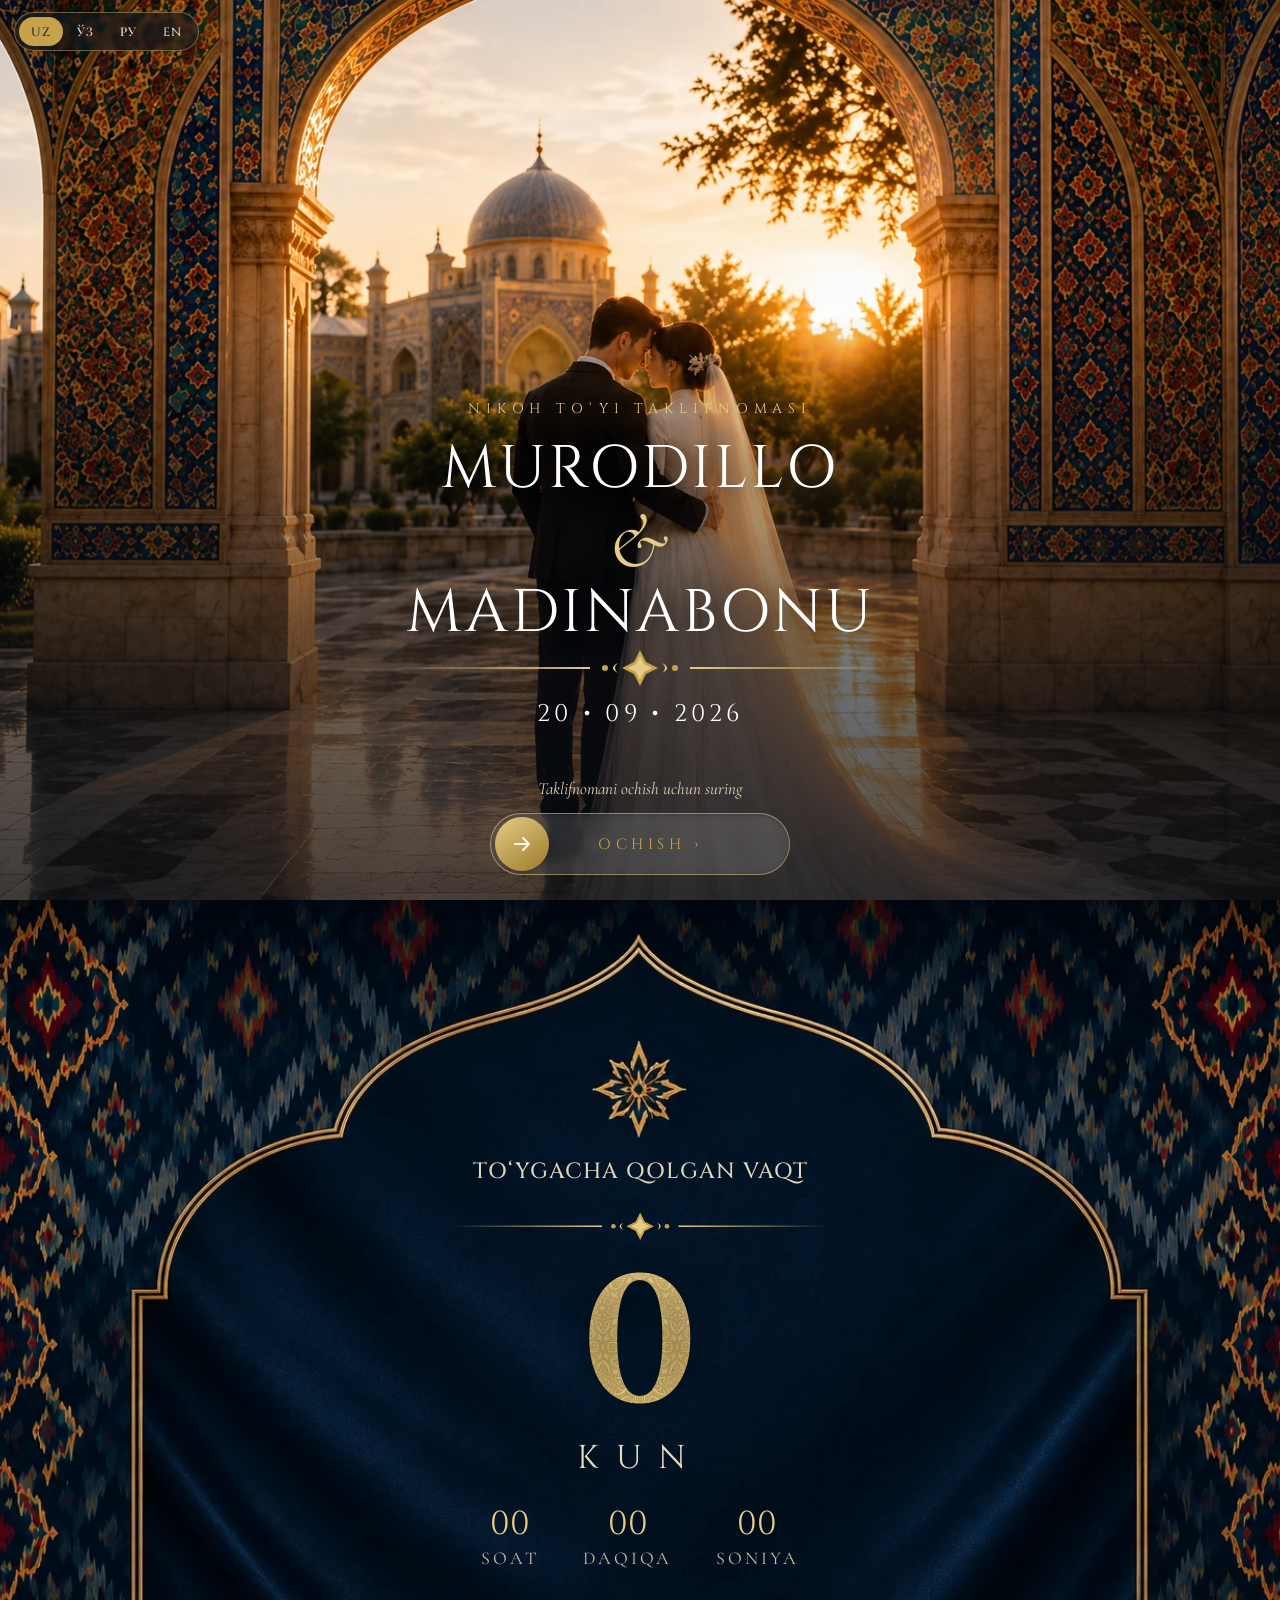
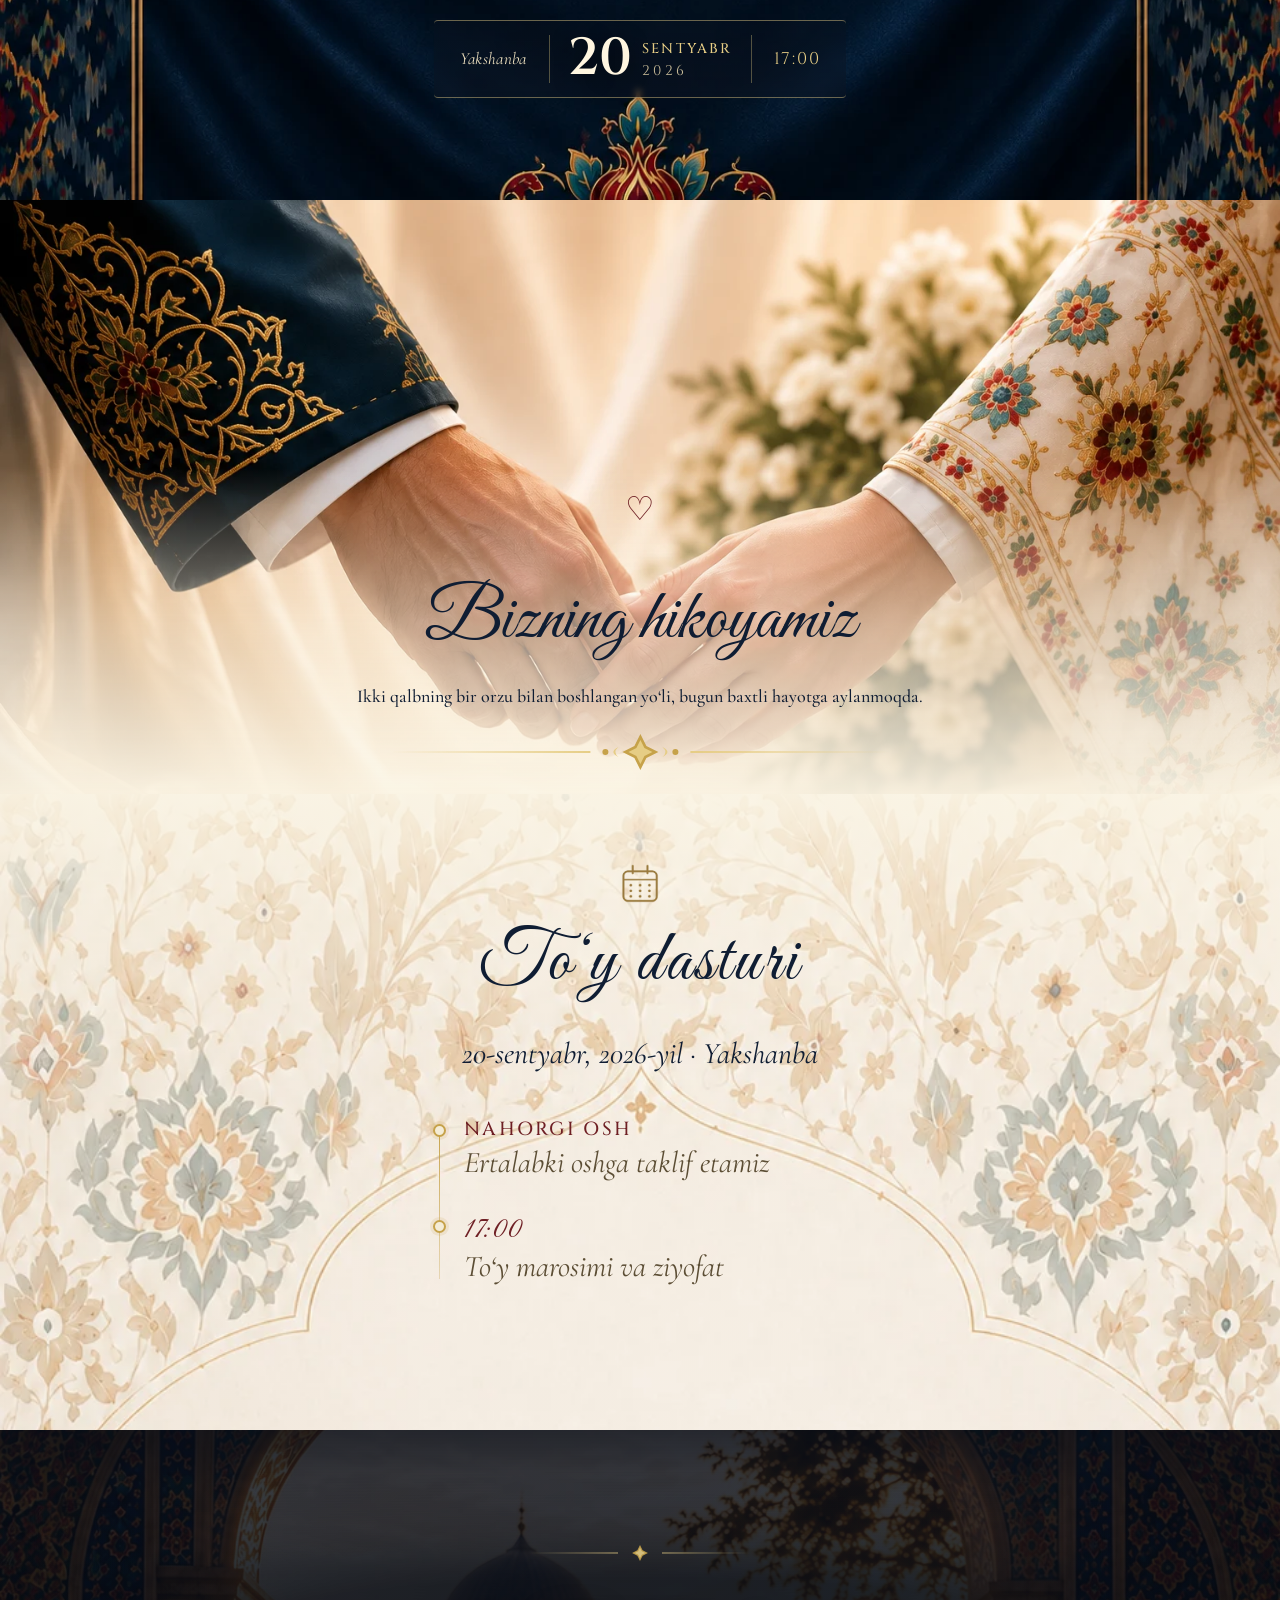
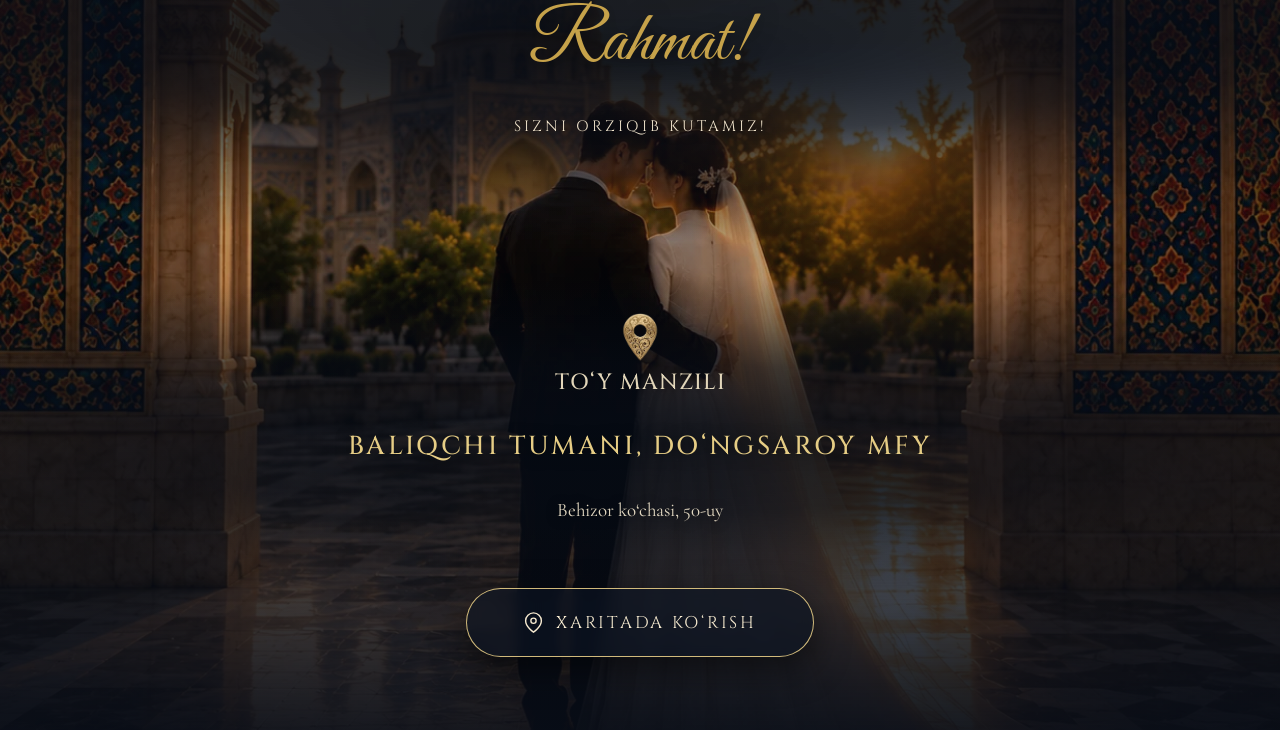
==== commit 0c483d6a: "tabrik: CSS/JS'ga versiya qo'shildi (kesh muammosi) Domenda eski manzil ko'rinayotgan edi — script7." ====
--- a/tabrik/index.html
+++ b/tabrik/index.html
@@ -37,7 +37,7 @@
 <link rel="preconnect" href="https://fonts.googleapis.com" />
 <link rel="preconnect" href="https://fonts.gstatic.com" crossorigin />
 <link href="https://fonts.googleapis.com/css2?family=Cinzel:wght@400;500;600&family=Cormorant+Garamond:ital,wght@0,300;0,400;0,500;0,600;1,400;1,500&family=Playfair+Display:ital,wght@0,400;0,500;0,600;1,400&family=EB+Garamond:ital,wght@0,400;0,500;1,400&family=Great+Vibes&family=Amiri:wght@400;700&display=swap" rel="stylesheet" />
-<link rel="stylesheet" href="./style4.css" />
+<link rel="stylesheet" href="./style4.css?v=20260909" />
 
 </head>
 <body data-lang="uz">
@@ -442,6 +442,6 @@
 </button>
 <audio id="audio" src="music/shaxriyormenisev1.mp3" loop preload="auto"></audio>
 
-<script src="script7.js"></script>
+<script src="script7.js?v=20260909"></script>
 </body>
 </html>
